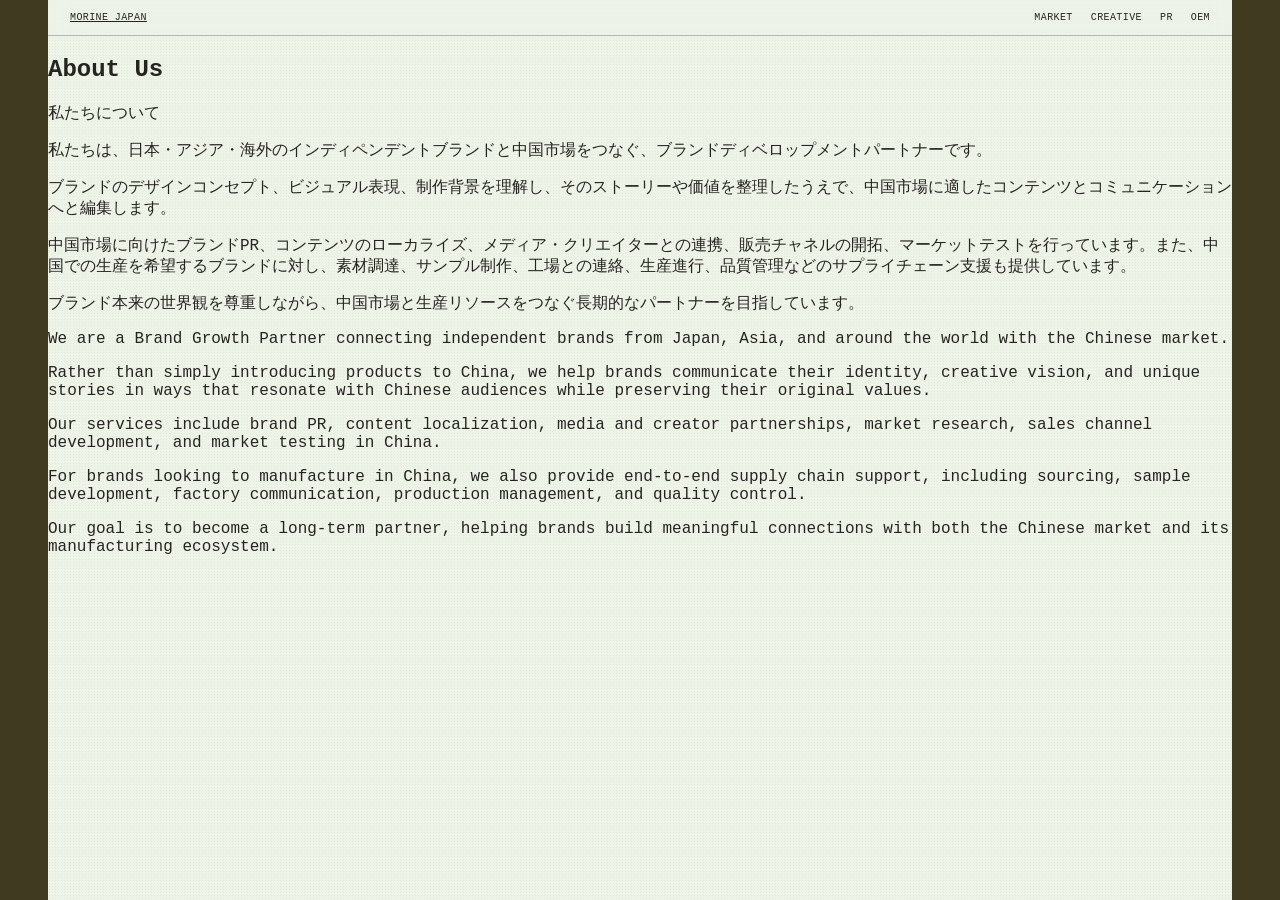
==== about.html @ 33bca409 "Create about.html" ====
<!DOCTYPE html>
<html lang="en">
<head>
  <meta charset="UTF-8">
  <meta name="viewport" content="width=device-width, initial-scale=1.0">
  <title>About Us | Morine</title>
  <link rel="stylesheet" href="./service.css">
</head>
<body>
  <main class="site">
    <header class="topbar">
      <a class="brand" href="./index.html">MORINE JAPAN</a>
      <nav class="nav">
        <a href="./market.html">Market</a>
        <a href="./creative.html">Creative</a>
        <a href="./pr.html">PR</a>
        <a href="./oem.html">OEM</a>
      </nav>
    </header>

    <section class="about-page">
      <div class="about-copy">
        <h1>About Us</h1>
        <p class="about-subtitle">私たちについて</p>

        <div class="about-gap"></div>

        <p class="jp-text">私たちは、日本・アジア・海外のインディペンデントブランドと中国市場をつなぐ、ブランドディベロップメントパートナーです。</p>

        <p class="jp-text">ブランドのデザインコンセプト、ビジュアル表現、制作背景を理解し、そのストーリーや価値を整理したうえで、中国市場に適したコンテンツとコミュニケーションへと編集します。</p>

        <p class="jp-text">中国市場に向けたブランドPR、コンテンツのローカライズ、メディア・クリエイターとの連携、販売チャネルの開拓、マーケットテストを行っています。また、中国での生産を希望するブランドに対し、素材調達、サンプル制作、工場との連絡、生産進行、品質管理などのサプライチェーン支援も提供しています。</p>

        <p class="jp-text">ブランド本来の世界観を尊重しながら、中国市場と生産リソースをつなぐ長期的なパートナーを目指しています。</p>

        <div class="about-gap"></div>

        <p>We are a Brand Growth Partner connecting independent brands from Japan, Asia, and around the world with the Chinese market.</p>

        <p>Rather than simply introducing products to China, we help brands communicate their identity, creative vision, and unique stories in ways that resonate with Chinese audiences while preserving their original values.</p>

        <p>Our services include brand PR, content localization, media and creator partnerships, market research, sales channel development, and market testing in China.</p>

        <p>For brands looking to manufacture in China, we also provide end-to-end supply chain support, including sourcing, sample development, factory communication, production management, and quality control.</p>

        <p>Our goal is to become a long-term partner, helping brands build meaningful connections with both the Chinese market and its manufacturing ecosystem.</p>
      </div>
    </section>
  </main>
</body>
</html>
---- service.css ----
@import url('https://fonts.googleapis.com/css2?family=Noto+Sans+JP:wght@300;400&display=swap');

body {
  margin: 0;
  background: #3f3a20;
  color: #25251f;
  font-family: "Courier New", Courier, monospace;
}

* { box-sizing: border-box; }

.site {
  width: calc(100% - 96px);
  max-width: 1720px;
  min-height: 100vh;
  margin: 0 auto;
  position: relative;
  overflow: hidden;
  background: #eef3e8;
}

.site::before {
  content: "";
  position: absolute;
  inset: 0;
  z-index: 1;
  pointer-events: none;
  opacity: 0.18;
  background-image:
    radial-gradient(rgba(31, 31, 31, 0.18) 0.5px, transparent 0.5px),
    radial-gradient(rgba(255, 255, 255, 0.5) 0.5px, transparent 0.5px);
  background-size: 3px 3px, 7px 7px;
  mix-blend-mode: multiply;
}

.site > * { position: relative; z-index: 2; }

a { color: inherit; }

.topbar {
  height: 36px;
  padding: 0 22px;
  display: flex;
  align-items: center;
  justify-content: space-between;
  border-bottom: 1px solid rgba(31, 31, 31, 0.28);
  background: rgba(238, 243, 232, 0.78);
  font-size: 10px;
  letter-spacing: 0.04em;
  text-transform: uppercase;
  position: sticky;
  top: 0;
  z-index: 10;
  backdrop-filter: blur(8px);
}

.brand-link { text-decoration: none; }

.nav { display: flex; gap: 18px; }

.nav a {
  color: inherit;
  text-decoration: none;
  transition: opacity 180ms ease;
}

.nav a:hover, .nav a[aria-current="page"] { opacity: 0.5; }

.hero {
  height: 58vh;
  min-height: 420px;
  position: relative;
  overflow: hidden;
  border-bottom: 1px solid rgba(31, 31, 31, 0.28);
}

.hero-photo {
  display: block;
  width: 100%;
  height: 100%;
  object-fit: cover;
  object-position: center;
  transform: translateX(-10%) scale(1.22);
  transform-origin: center;
  filter: saturate(0.78) contrast(0.92);
}

.logo {
  width: min(520px, 56vw);
  height: auto;
  position: absolute;
  top: 50%;
  left: 50%;
  transform: translate(-50%, -50%);
  opacity: 0;
  animation: logoFadeIn 5s ease forwards;
}

@keyframes logoFadeIn { from { opacity: 0; } to { opacity: 1; } }

.intro {
  padding: 74px 28px 82px;
  border-bottom: 1px solid rgba(31, 31, 31, 0.28);
  text-align: center;
}

.intro p {
  max-width: 520px;
  margin: 0 auto;
  color: #55584d;
  font-size: 11px;
  line-height: 1.9;
  letter-spacing: 0.03em;
}

.product-row { display: grid; grid-template-columns: repeat(4, 1fr); border-bottom: 1px solid rgba(31, 31, 31, 0.28); }

.product {
  min-height: 360px;
  padding: 44px 20px 26px;
  display: flex;
  flex-direction: column;
  align-items: center;
  justify-content: space-between;
  overflow: hidden;
  color: inherit;
  border-right: 1px solid rgba(31, 31, 31, 0.22);
  text-align: center;
  text-decoration: none;
}

.product:last-child { border-right: 0; }

.product-image-frame {
  width: min(82%, 370px);
  aspect-ratio: 3 / 4;
  margin-inline: auto;
  overflow: hidden;
}

.product img {
  width: 100%;
  height: 100%;
  display: block;
  object-fit: cover;
  object-position: center;
  mix-blend-mode: multiply;
  transition: transform 0.7s ease, opacity 0.7s ease;
}

.product:hover img { transform: scale(1.06); opacity: 0.88; }

.caption { color: #4e5148; font-size: 10px; line-height: 1.6; letter-spacing: 0.03em; }

.jp {
  font-family: "Noto Sans JP", "Hiragino Sans", sans-serif;
  font-weight: 300;
  letter-spacing: 0.06em;
}

.split { display: grid; grid-template-columns: 1.05fr 0.95fr; border-bottom: 1px solid rgba(31, 31, 31, 0.28); }
.split-image { border-right: 1px solid rgba(31, 31, 31, 0.28); text-decoration: none; }
.split-image img { display: block; width: 100%; height: 720px; object-fit: cover; }
.split-text { display: flex; align-items: center; }
.note { padding: clamp(32px, 6vw, 92px); }
.note h2 { margin: 0 0 12px; font-size: 18px; font-weight: normal; }
.note p { max-width: 430px; margin: 0; color: #56594e; font-size: 12px; line-height: 1.8; }
.journal-grid { display: grid; grid-template-columns: repeat(4, 1fr); border-bottom: 1px solid rgba(31, 31, 31, 0.28); }
.journal { min-height: 60px; padding: 14px 22px; display: flex; flex-direction: column; justify-content: space-between;color: inherit;
text-decoration: none; border-right: 1px solid rgba(31, 31, 31, 0.22); }
.journal:last-child { border-right: 0; }
.journal h3 { margin: 0; font-size: 12px; font-weight: normal; }
.journal p { margin: 8px 0 0; color: #55584d; font-size: 10px; line-height: 1.7; }
.footer { padding: 22px; display: flex; justify-content: space-between; font-size: 10px; letter-spacing: 0.05em; text-transform: uppercase; }

.service-page { display: grid; grid-template-columns: 1.04fr 0.96fr; min-height: calc(100vh - 36px); }
.service-visual { min-height: 640px; padding: clamp(34px, 4.8vw, 82px); display: flex; align-items: center; justify-content: center; border-right: 1px solid rgba(31, 31, 31, 0.28); }
.service-visual img { display: block; width: min(100%, 780px); max-height: 84vh; object-fit: contain; mix-blend-mode: multiply; }
.service-copy { padding: clamp(46px, 7vw, 120px) clamp(30px, 6vw, 100px); display: flex; flex-direction: column; justify-content: center; }
.service-number { margin: 0 0 36px; color: #55584d; font-size: 10px; letter-spacing: 0.08em; }
.service-copy h1 { max-width: 520px; margin: 0 0 48px; font-size: clamp(25px, 2.6vw, 39px); font-weight: normal; line-height: 1.3; letter-spacing: 0; }
.copy-block + .copy-block { margin-top: 34px; }
.copy-label { margin: 0 0 13px; color: #4e5148; font-size: 11px; line-height: 1.75; }
.copy-block > p:last-child { max-width: 570px; margin: 0; color: #3e4139; font-size: 12px; line-height: 1.9; }

/* Each service has its own visual rhythm while sharing the same editorial system. */
.market-layout .service-visual { padding: 48px 4.2vw 42px; align-items: flex-end; }
.market-layout .service-visual img { width: min(100%, 850px); max-height: 89vh; }
.creative-layout { grid-template-columns: 0.94fr 1.06fr; }
.creative-layout .service-visual { padding: 34px 3.2vw 72px; align-items: flex-start; }
.creative-layout .service-visual img { width: 100%; max-height: 89vh; }
.creative-layout .service-copy { padding-top: clamp(70px, 10vw, 160px); }
.pr-layout .service-visual { padding: 34px 7.5vw 34px; align-items: center; }
.pr-layout .service-visual img { width: min(100%, 690px); max-height: 90vh; }
.pr-layout .service-copy { padding-top: clamp(58px, 8vw, 132px); }
.oem-layout { grid-template-columns: 1.08fr 0.92fr; }
.oem-layout .service-visual { padding: 38px 4.4vw 54px; align-items: center; }
.oem-layout .service-visual img { width: 100%; max-height: 88vh; }
.oem-layout .service-copy { padding-top: clamp(52px, 7vw, 118px); }

.contact-page { min-height: calc(100vh - 36px); padding: clamp(48px, 7vw, 120px) clamp(24px, 6vw, 100px); }
.contact-content { width: min(100%, 860px); margin: 0 auto; }
.contact-image { overflow: hidden; }
.contact-image img { display: block; width: 100%; max-height: 78vh; object-fit: contain; }
.contact-copy { padding: 30px 0 0; }
.contact-copy h1 { margin: 0; font-size: clamp(22px, 2.4vw, 36px); font-weight: normal; line-height: 1.25; }

@media (max-width: 760px) {
  .site { width: calc(100% - 24px); }
  .nav { gap: 12px; }
  .nav a { font-size: 9px; }
  .hero { height: 54vh; min-height: 360px; }
  .logo { width: min(360px, 72vw); }
  .product-row, .split, .journal-grid, .service-page { grid-template-columns: 1fr; }
  .product, .journal, .split-image, .service-visual { border-right: 0; border-bottom: 1px solid rgba(31, 31, 31, 0.22); }
  .split-image img { height: auto; }
  .footer { flex-direction: column; gap: 10px; }
  .service-visual { min-height: 0; padding: 48px 34px; }
  .service-visual img { max-height: none; }
  .service-copy { padding: 52px 30px 72px; }
  .market-layout .service-visual, .creative-layout .service-visual, .pr-layout .service-visual, .oem-layout .service-visual { padding: 46px 30px; }
  .contact-page { padding: 46px 30px 72px; }
  .contact-copy { padding-top: 24px; }
}
/* ===== Contact page final style override ===== */

.journal {
  color: inherit;
  text-decoration: none;
}

.journal:hover {
  opacity: 0.72;
}

.contact-page {
  min-height: calc(100vh - 36px);
  padding: clamp(48px, 7vw, 120px) clamp(24px, 6vw, 100px);
}

.contact-content {
  width: min(100%, 960px);
  margin: 0 auto;
  text-align: center;
}

.contact-image {
  overflow: hidden;
  margin: 0 auto;
}

.contact-image img {
  display: block;
  width: 100%;
  max-height: 72vh;
  object-fit: contain;
  margin: 0 auto;
}

.contact-copy {
  padding: 34px 0 0;
  text-align: center;
  font-family: "Courier New", Courier, monospace;
  letter-spacing: 0.04em;
  color: #25251f;
}

.contact-copy h1 {
  margin: 0 0 28px;
  font-size: clamp(18px, 2.1vw, 28px);
  font-weight: normal;
  line-height: 1.5;
}

.contact-copy p {
  margin: 0 0 8px;
  font-size: 12px;
  line-height: 1.8;
  text-transform: uppercase;
}
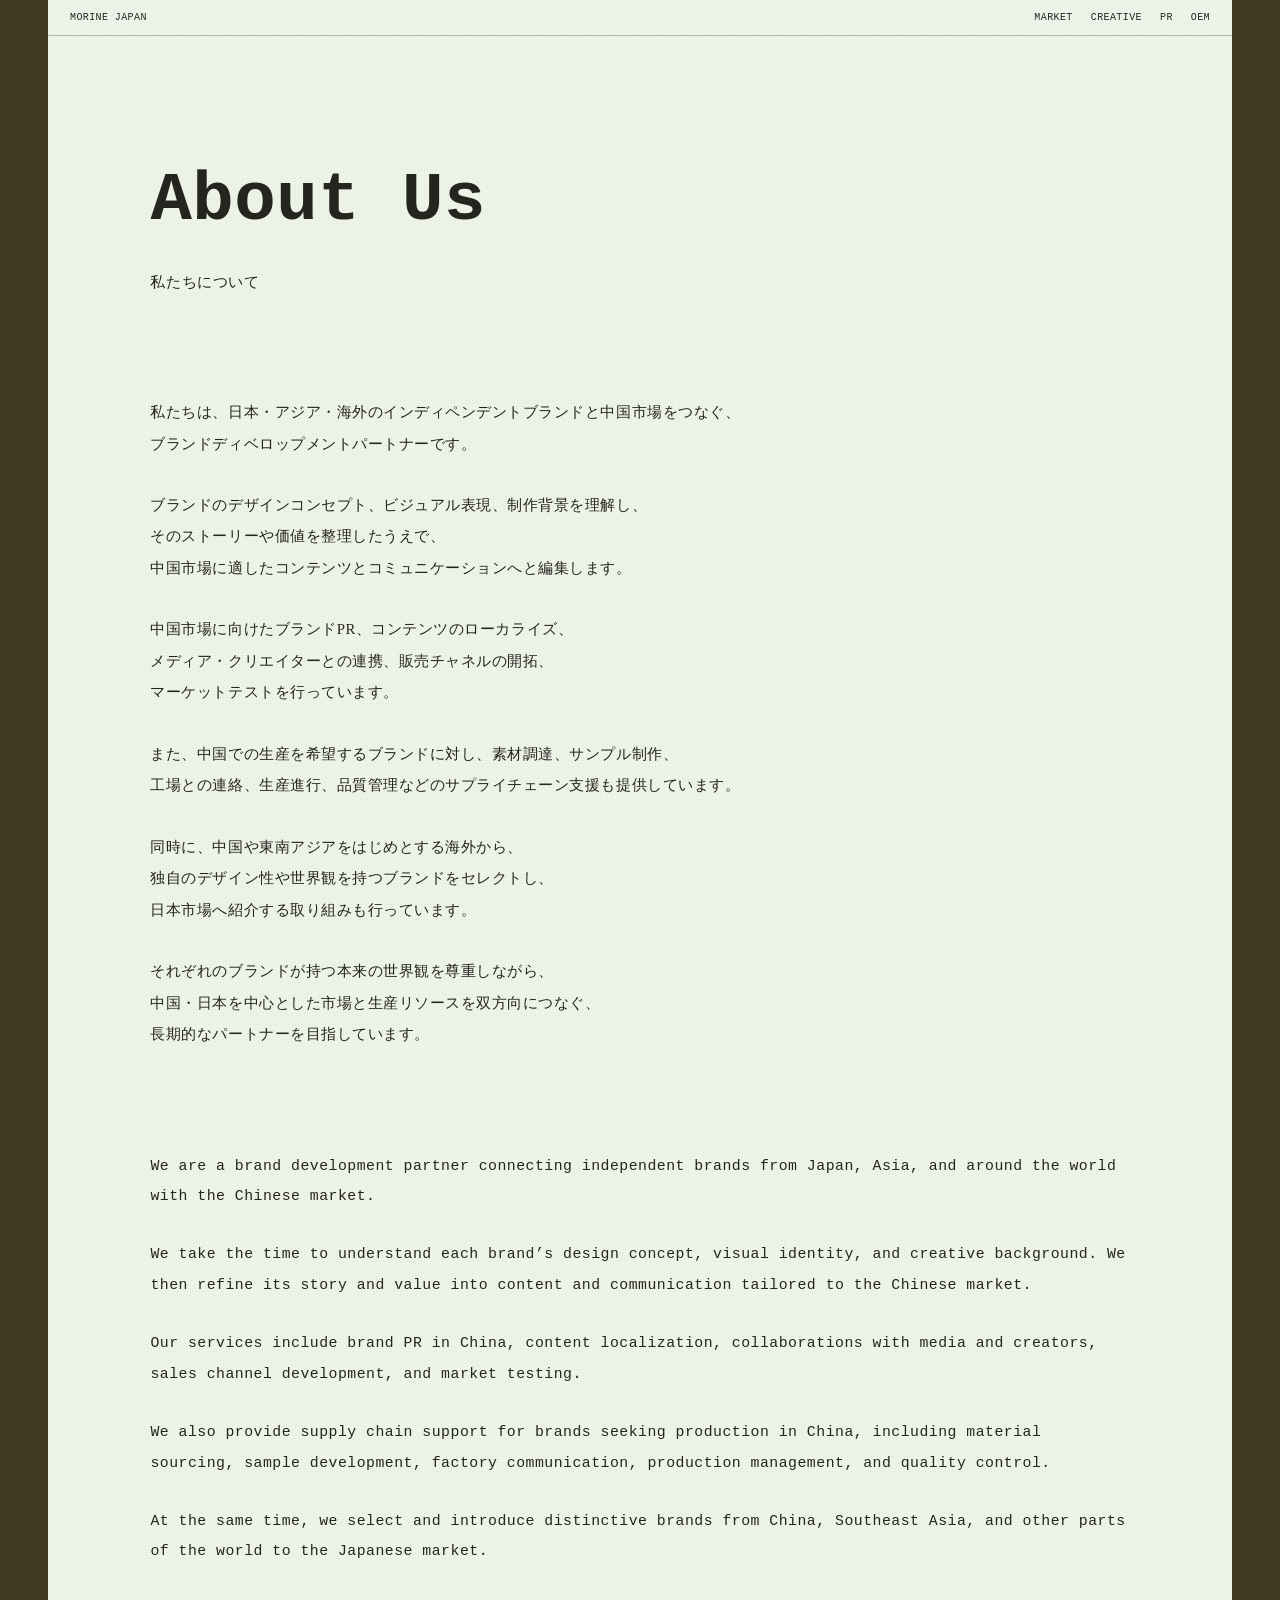
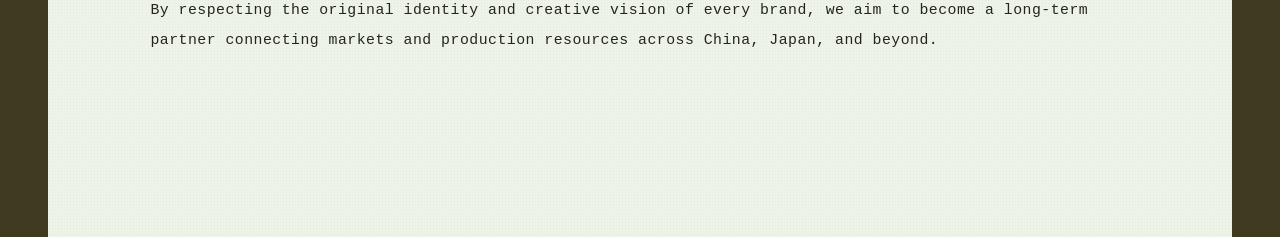
==== commit 89feaa2d: "Update about.html" ====
--- a/about.html
+++ b/about.html
@@ -25,25 +25,65 @@
 
         <div class="about-gap"></div>
 
-        <p class="jp-text">私たちは、日本・アジア・海外のインディペンデントブランドと中国市場をつなぐ、ブランドディベロップメントパートナーです。</p>
+        <p class="jp-text">
+          私たちは、日本・アジア・海外のインディペンデントブランドと中国市場をつなぐ、<br>
+          ブランドディベロップメントパートナーです。
+        </p>
 
-        <p class="jp-text">ブランドのデザインコンセプト、ビジュアル表現、制作背景を理解し、そのストーリーや価値を整理したうえで、中国市場に適したコンテンツとコミュニケーションへと編集します。</p>
+        <p class="jp-text">
+          ブランドのデザインコンセプト、ビジュアル表現、制作背景を理解し、<br>
+          そのストーリーや価値を整理したうえで、<br>
+          中国市場に適したコンテンツとコミュニケーションへと編集します。
+        </p>
 
-        <p class="jp-text">中国市場に向けたブランドPR、コンテンツのローカライズ、メディア・クリエイターとの連携、販売チャネルの開拓、マーケットテストを行っています。また、中国での生産を希望するブランドに対し、素材調達、サンプル制作、工場との連絡、生産進行、品質管理などのサプライチェーン支援も提供しています。</p>
+        <p class="jp-text">
+          中国市場に向けたブランドPR、コンテンツのローカライズ、<br>
+          メディア・クリエイターとの連携、販売チャネルの開拓、<br>
+          マーケットテストを行っています。
+        </p>
 
-        <p class="jp-text">ブランド本来の世界観を尊重しながら、中国市場と生産リソースをつなぐ長期的なパートナーを目指しています。</p>
+        <p class="jp-text">
+          また、中国での生産を希望するブランドに対し、素材調達、サンプル制作、<br>
+          工場との連絡、生産進行、品質管理などのサプライチェーン支援も提供しています。
+        </p>
+
+        <p class="jp-text">
+          同時に、中国や東南アジアをはじめとする海外から、<br>
+          独自のデザイン性や世界観を持つブランドをセレクトし、<br>
+          日本市場へ紹介する取り組みも行っています。
+        </p>
+
+        <p class="jp-text">
+          それぞれのブランドが持つ本来の世界観を尊重しながら、<br>
+          中国・日本を中心とした市場と生産リソースを双方向につなぐ、<br>
+          長期的なパートナーを目指しています。
+        </p>
 
         <div class="about-gap"></div>
 
-        <p>We are a Brand Growth Partner connecting independent brands from Japan, Asia, and around the world with the Chinese market.</p>
+        <p>
+          We are a brand development partner connecting independent brands from Japan, Asia, and around the world with the Chinese market.
+        </p>
 
-        <p>Rather than simply introducing products to China, we help brands communicate their identity, creative vision, and unique stories in ways that resonate with Chinese audiences while preserving their original values.</p>
+        <p>
+          We take the time to understand each brand’s design concept, visual identity, and creative background. We then refine its story and value into content and communication tailored to the Chinese market.
+        </p>
 
-        <p>Our services include brand PR, content localization, media and creator partnerships, market research, sales channel development, and market testing in China.</p>
+        <p>
+          Our services include brand PR in China, content localization, collaborations with media and creators, sales channel development, and market testing.
+        </p>
 
-        <p>For brands looking to manufacture in China, we also provide end-to-end supply chain support, including sourcing, sample development, factory communication, production management, and quality control.</p>
+        <p>
+          We also provide supply chain support for brands seeking production in China, including material sourcing, sample development, factory communication, production management, and quality control.
+        </p>
 
-        <p>Our goal is to become a long-term partner, helping brands build meaningful connections with both the Chinese market and its manufacturing ecosystem.</p>
+        <p>
+          At the same time, we select and introduce distinctive brands from China, Southeast Asia, and other parts of the world to the Japanese market.
+        </p>
+
+        <p>
+          By respecting the original identity and creative vision of every brand, we aim to become a long-term partner connecting markets and production resources across China, Japan, and beyond.
+        </p>
       </div>
     </section>
   </main>
--- a/service.css
+++ b/service.css
@@ -278,3 +278,277 @@
   line-height: 1.8;
   text-transform: uppercase;
 }
+
+/* ===== About page final style ===== */
+
+.brand,
+.nav a,
+.journal {
+  color: inherit;
+  text-decoration: none;
+}
+
+.journal:hover {
+  opacity: 0.72;
+}
+
+.about-page {
+  min-height: calc(100vh - 36px);
+  padding: clamp(72px, 10vw, 150px) clamp(32px, 8vw, 140px);
+}
+
+.about-copy {
+  width: min(100%, 980px);
+  margin: 0;
+  text-align: left;
+  font-family: "Courier New", Courier, monospace;
+  color: #25251f;
+  letter-spacing: 0.03em;
+}
+
+.about-copy h1 {
+  margin: 0;
+  font-size: clamp(42px, 5vw, 72px);
+  line-height: 1.15;
+  font-weight: 700;
+}
+
+.about-subtitle {
+  margin: 18px 0 0;
+  font-size: clamp(18px, 1.8vw, 26px);
+  line-height: 1.8;
+  font-family: "Hiragino Mincho ProN", "Yu Mincho", "Noto Serif JP", serif;
+  font-weight: 300;
+  letter-spacing: 0.04em;
+}
+
+.about-gap {
+  height: 64px;
+}
+
+.about-copy p {
+  margin: 0 0 24px;
+  max-width: 980px;
+  font-size: clamp(15px, 1.4vw, 23px);
+  line-height: 2.05;
+  font-weight: normal;
+}
+
+.about-copy .jp-text {
+  font-family: "Hiragino Mincho ProN", "Yu Mincho", "Noto Serif JP", serif;
+  font-weight: 300;
+  letter-spacing: 0.04em;
+  line-height: 2.1;
+}
+
+@media (max-width: 760px) {
+  .about-page {
+    padding: 64px 28px 96px;
+  }
+
+  .about-copy h1 {
+    font-size: 38px;
+  }
+
+  .about-copy p {
+    font-size: 14px;
+    line-height: 2;
+  }
+
+  .about-gap {
+    height: 46px;
+  }
+}
+/* ===== Mood Park intro link ===== */
+
+.mood-link {
+  display: inline-flex;
+  flex-direction: column;
+  align-items: center;
+  gap: 8px;
+  color: inherit;
+  text-decoration: none;
+  font-family: "Courier New", Courier, monospace;
+  letter-spacing: 0.04em;
+  transition: opacity 0.4s ease;
+}
+
+.mood-link:hover {
+  opacity: 0.62;
+}
+
+.mood-main {
+  font-size: 12px;
+  line-height: 1.7;
+}
+
+.mood-sub {
+  font-size: 10px;
+  line-height: 1.8;
+  color: #55584d;
+}
+/* ===== Mood Park intro final override ===== */
+
+.intro {
+  padding: 111px 28px 123px;
+}
+
+.mood-link {
+  display: inline-flex;
+  flex-direction: column;
+  align-items: center;
+  gap: 24px;
+  color: inherit;
+  text-decoration: none;
+  font-family: "Courier New", Courier, monospace;
+  letter-spacing: 0.04em;
+  transition: opacity 0.4s ease;
+}
+
+.mood-link:hover {
+  opacity: 0.62;
+}
+
+.mood-main,
+.mood-sub {
+  display: block;
+  text-decoration: underline;
+  text-underline-offset: 3px;
+}
+
+.mood-main {
+  font-size: 12px;
+  line-height: 1.7;
+}
+
+.mood-sub {
+  font-size: 12px;
+  line-height: 1.7;
+  color: #55584d;
+}
+
+@media (max-width: 760px) {
+  .intro {
+    padding: 82px 24px 92px;
+  }
+
+  .mood-link {
+    gap: 18px;
+  }
+
+  .mood-main,
+  .mood-sub {
+    font-size: 11px;
+  }
+}
+/* ===== About page layout final override ===== */
+
+.site .about-page {
+  min-height: calc(100vh - 36px);
+  padding: clamp(92px, 10vw, 160px) clamp(28px, 8vw, 140px) clamp(120px, 12vw, 180px);
+  box-sizing: border-box;
+}
+
+.site .about-copy {
+  width: min(100%, 980px);
+  margin: 0 auto;
+  text-align: left;
+  font-family: "Courier New", Courier, monospace;
+  color: #25251f;
+  letter-spacing: 0.03em;
+}
+
+.site .about-copy h1 {
+  margin: 0 0 28px;
+  font-size: clamp(42px, 5.4vw, 78px);
+  line-height: 1.08;
+  font-weight: 700;
+}
+
+.site .about-subtitle {
+  margin: 0 0 84px;
+  font-size: clamp(17px, 1.7vw, 24px);
+  line-height: 1.8;
+  font-family: "Hiragino Mincho ProN", "Yu Mincho", "Noto Serif JP", serif;
+  font-weight: 300;
+  letter-spacing: 0.04em;
+}
+
+.site .about-gap {
+  height: 72px;
+}
+
+.site .about-copy p {
+  margin: 0 0 28px;
+  max-width: 980px;
+  font-size: clamp(14px, 1.16vw, 18px);
+  line-height: 2.05;
+  font-weight: normal;
+}
+
+.site .about-copy .jp-text {
+  font-family: "Hiragino Mincho ProN", "Yu Mincho", "Noto Serif JP", serif;
+  font-weight: 300;
+  letter-spacing: 0.035em;
+  line-height: 2.12;
+}
+
+.site .about-copy .jp-text + .jp-text {
+  margin-top: 30px;
+}
+
+.site .about-copy .about-gap + p {
+  margin-top: 0;
+}
+
+@media (max-width: 760px) {
+  .site .about-page {
+    padding: 72px 28px 110px;
+  }
+
+  .site .about-copy {
+    width: 100%;
+  }
+
+  .site .about-copy h1 {
+    font-size: 38px;
+    margin-bottom: 24px;
+  }
+
+  .site .about-subtitle {
+    font-size: 16px;
+    margin-bottom: 56px;
+  }
+
+  .site .about-gap {
+    height: 52px;
+  }
+
+  .site .about-copy p {
+    font-size: 13px;
+    line-height: 2;
+    margin-bottom: 24px;
+  }
+}
+/* ===== Journal row spacing final override ===== */
+
+.journal {
+  min-height: 88px;
+  padding: 18px 22px;
+  justify-content: flex-start;
+  gap: 26px;
+  color: inherit;
+  text-decoration: none;
+}
+
+.journal h3 {
+  margin: 0;
+}
+
+.journal p {
+  margin: 0;
+}
+
+.journal:hover {
+  opacity: 0.72;
+}
